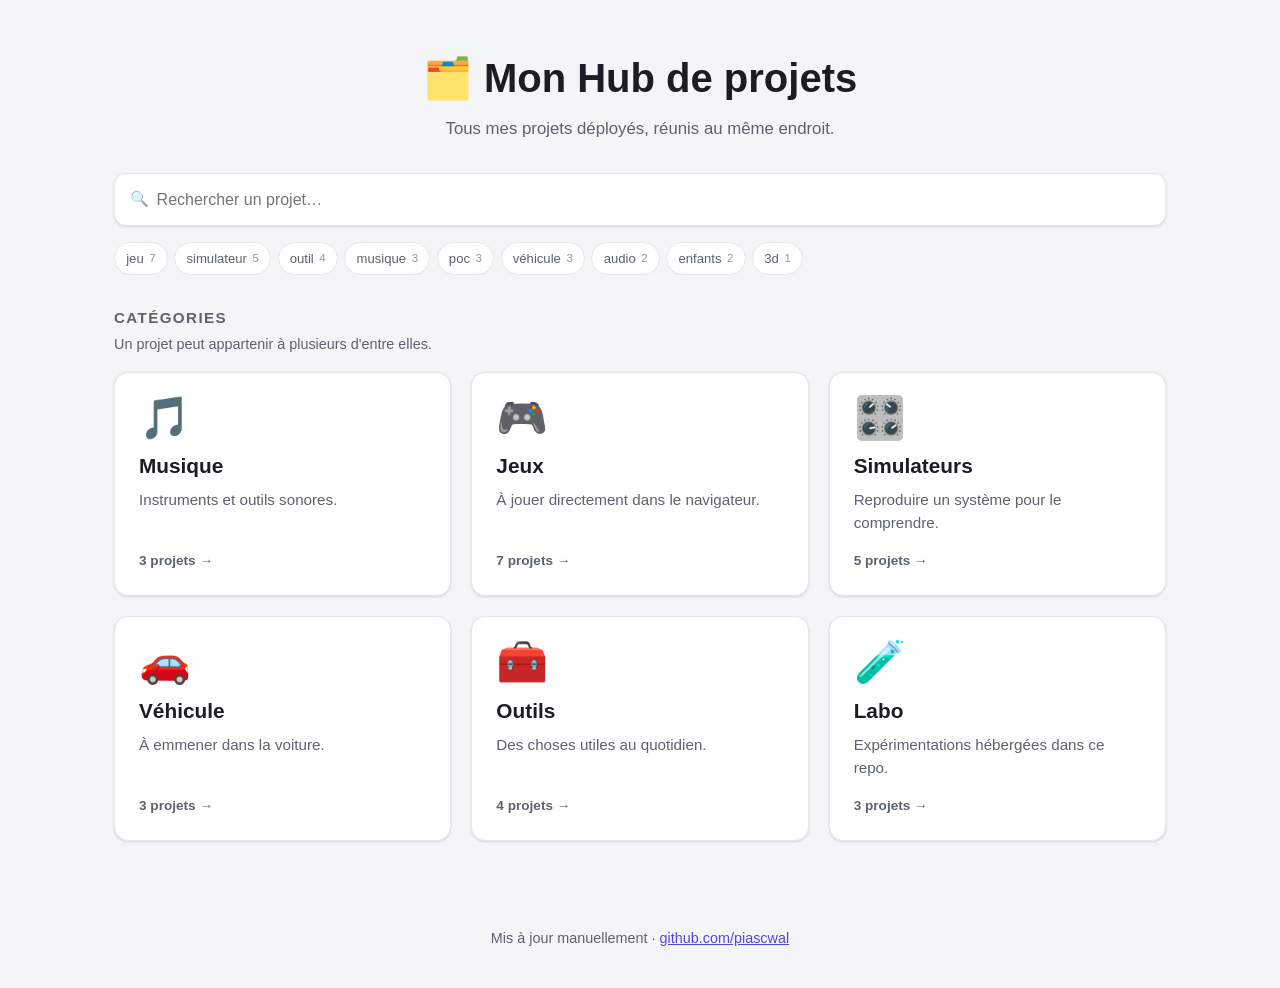
==== index.html @ 49f33f09 "Lux & Paranoïa : la carte pointe sur le projet, plus sur le POC Le jeu est passé de prototype à vrai" ====
<!DOCTYPE html>
<html lang="fr">
<head>
<meta charset="UTF-8">
<meta name="viewport" content="width=device-width, initial-scale=1.0">
<title>Hub — Mes projets</title>
<meta name="description" content="Hub regroupant les liens vers les pages déployées de mes projets.">
<link rel="stylesheet" href="styles.css">
</head>
<body>
<header class="page-header">
  <h1>🗂️ Mon Hub de projets</h1>
  <p class="subtitle">Tous mes projets déployés, réunis au même endroit.</p>
</header>

<main>
  <div class="search-bar">
    <span class="search-icon" aria-hidden="true">🔍</span>
    <input type="search" id="q" placeholder="Rechercher un projet…" autocomplete="off"
           aria-label="Rechercher un projet">
    <button type="button" id="clear" hidden aria-label="Effacer la recherche">✕</button>
  </div>

  <div class="tags" id="tags"></div>

  <section id="browse">
    <h2 class="section-title">Catégories</h2>
    <p class="section-note">Un projet peut appartenir à plusieurs d'entre elles.</p>
    <div class="grid" id="cats"></div>
  </section>

  <section id="results" hidden>
    <p class="result-count" id="count"></p>
    <div class="grid" id="list"></div>
    <p class="empty" id="empty" hidden>Aucun projet ne correspond.</p>
  </section>
</main>

<footer class="page-footer">
  <p>Mis à jour manuellement · <a href="https://github.com/piascwal" target="_blank" rel="noopener noreferrer">github.com/piascwal</a></p>
</footer>

<script>
(() => {
  'use strict';

  // Les catégories sont des tags comme les autres : un projet en porte
  // plusieurs, donc il apparaît dans plusieurs catégories sans être dupliqué.
  // EV Saving est à la fois un outil et un truc de voiture, la boîte à rythme
  // est un POC et de la musique.
  const PROJETS = [
    { nom: 'Zikof', icone: '🎸', url: 'https://piascwal.github.io/zikof/',
      tags: ['musique', 'outil'],
      mots: 'guitare accords gammes tablature métronome musicien',
      desc: "Boîte à outils web mobile pour guitaristes : accords, gammes, tablature, rythmiques et métronome." },

    { nom: 'Neon Ascension', icone: '🧱', url: 'https://piascwal.github.io/Stacker/',
      tags: ['jeu'],
      mots: 'stacker arcade blocs empilement tour altitude',
      desc: "Jeu d'empilement rétro-futuriste : coupez le câble au bon moment pour aligner les blocs, enchaînez les combos et grimpez le plus haut possible." },

    { nom: 'Galactic Rush', icone: '🚀', url: 'https://piascwal.github.io/galacticrush/',
      tags: ['jeu'],
      mots: 'espace idle clicker incrémental planètes',
      desc: "Jeu de gestion spatiale idle/clicker : développez des colonies planétaires et récoltez de l'énergie." },

    { nom: 'Ya', icone: '🎲', url: 'https://piascwal.github.io/ya/',
      tags: ['jeu'],
      mots: 'soirée société amis table téléphone manches',
      desc: "Jeu de société numérique à faire tourner autour de la table : un seul téléphone, des gestes à enchaîner et six manches à gagner." },

    { nom: 'Agile Inferno', icone: '🔥', url: 'https://piascwal.github.io/agile-inferno/',
      tags: ['jeu', 'simulateur'],
      mots: 'travail équipe management scrum développeurs bureau humour',
      desc: "Simulateur satirique de tech lead : arbitrez des crises d'entreprise absurdes en jonglant entre avancement, dette technique, moral de l'équipe et pression de la direction." },

    { nom: 'Multi Fusion', icone: '🔢', url: 'https://piascwal.github.io/multix/',
      tags: ['jeu', 'enfants'],
      mots: 'multiplication tables maths école calcul mental révisions',
      desc: "Jeu web d'entraînement aux tables de multiplication, avec plusieurs modes de jeu, des badges et des classements locaux." },

    { nom: 'Vroom', icone: '🏎️', url: 'https://piascwal.github.io/vroom/',
      tags: ['simulateur', 'véhicule'],
      mots: 'moteur voiture auto mécanique pistons cockpit',
      desc: "Simulateur de moteur avec une interface de cockpit interactive pour explorer son fonctionnement." },

    { nom: 'Vehicle Dashboard', icone: '✈️', url: 'https://piascwal.github.io/vehicle-dashboard/',
      tags: ['simulateur', 'véhicule', 'jeu'],
      mots: 'avion chasse cockpit pilote vol tableau de bord',
      desc: "Simulateur de cockpit d'avion de chasse : commandes tactiles, gestion des systèmes (carburant, armement, moteur) et combat arcade." },

    { nom: 'Simularium', icone: '🧬', url: 'https://piascwal.github.io/simularium/',
      tags: ['simulateur'],
      mots: 'agents émergence essaim boids comportement collectif',
      desc: "Simulation interactive de comportements collectifs d'agents simples suivant des règles locales." },

    { nom: 'EV Saving', icone: '⚡', url: 'https://piascwal.github.io/ev-saving/',
      tags: ['outil', 'véhicule'],
      mots: 'voiture auto électrique thermique essence économies consommation trajet',
      desc: "Mesure en temps réel les économies financières et environnementales réalisées en conduisant un véhicule électrique plutôt que thermique." },

    { nom: 'Valise', icone: '🧳', url: 'https://piascwal.github.io/valise/',
      tags: ['outil'],
      mots: 'voyage bagage vacances checklist partir préparer',
      desc: "Générateur de checklist de bagages qui produit une liste personnalisée selon les caractéristiques du voyage." },

    { nom: 'Carte au trésor', icone: '🗺️', url: 'https://piascwal.github.io/carte-tresor/',
      tags: ['outil', 'enfants'],
      mots: 'pirate imprimer dessiner aventure chasse au trésor',
      desc: "Outil interactif pour concevoir des cartes au trésor personnalisées, à exporter et imprimer." },

    { nom: 'Boîte à rythme', icone: '🥁', url: 'poc/boite-a-rythme.html',
      tags: ['poc', 'musique', 'audio'],
      mots: 'drum machine séquenceur percussions batterie 808 tempo beat',
      desc: "Séquenceur 16 pas et pads de batterie, entièrement synthétisés en Web Audio : pas un seul fichier son." },

    { nom: 'Harmonic Pad', icone: '🎹', url: 'poc/harmonic-pad.html',
      tags: ['poc', 'musique', 'audio'],
      mots: 'synthé synthétiseur gammes pentatonique notes accords toucher',
      desc: "Pad musical en Web Audio : chaque doigt déclenche une voix, quantisée sur une gamme pour rester harmonique, avec sa propre couleur." },

    { nom: 'Tissu WebGPU', icone: '🧵', url: 'poc/tissu-webgpu.html',
      tags: ['poc', 'simulateur', '3d'],
      mots: 'gpu shader physique simulation étoffe drap textile compute',
      desc: "Simulation masse-ressort calculée sur le GPU par compute shader : attrapez le tissu et tirez, ou plaquez-y une photo." },

    // Passé de POC à vrai projet : il vit dans son propre repo (piascwal/falot),
    // en TypeScript et avec ses tests. Le prototype d'origine reste jouable,
    // gelé, à /falot/reference/poc-2026-09.html.
    { nom: 'Lux & Paranoïa', icone: '🔦', url: 'https://piascwal.github.io/falot/',
      tags: ['jeu'],
      mots: 'lumière ombre aventure exploration donjon procédural escorte caillou furtif regard émotions graine seed canvas',
      desc: "Aventure procédurale dans le noir : escortez des âmes jusqu'au portail sans croiser les regards rouges. Un seul bouton, un caillou — et chaque forme lui apprend à faire un peu plus." },
  ];

  // Les catégories mises en avant sur l'accueil. Les autres tags restent
  // accessibles par la barre de tags et la recherche.
  const CATEGORIES = [
    { tag: 'musique',    icone: '🎵',  note: 'Instruments et outils sonores.' },
    { tag: 'jeu',        icone: '🎮',  nom: 'Jeux', note: 'À jouer directement dans le navigateur.' },
    { tag: 'simulateur', icone: '🎛️', nom: 'Simulateurs', note: 'Reproduire un système pour le comprendre.' },
    { tag: 'véhicule',   icone: '🚗',  note: 'À emmener dans la voiture.' },
    { tag: 'outil',      icone: '🧰',  nom: 'Outils', note: 'Des choses utiles au quotidien.' },
    { tag: 'poc',        icone: '🧪',  nom: 'Labo', note: 'Expérimentations hébergées dans ce repo.' },
  ];

  /* ------------------------------------------------------------ état ----- */

  let actifs = new Set();   // tags sélectionnés (cumulatifs)
  let requete = '';

  // recherche insensible aux accents : « tresor » doit trouver « trésor »
  const simplifie = (t) => t.normalize('NFD').replace(/\p{Diacritic}/gu, '').toLowerCase();

  PROJETS.forEach((p) => {
    // les mots-clés ne s'affichent pas : ils servent à ce que « voiture »
    // trouve EV Saving, ou « drum machine » la boîte à rythme
    p.recherche = simplifie([p.nom, p.desc, p.tags.join(' '), p.mots || ''].join(' '));
  });

  const compte = (tag) => PROJETS.filter((p) => p.tags.includes(tag)).length;
  const filtreActif = () => actifs.size > 0 || requete.trim() !== '';

  function resultats() {
    const q = simplifie(requete.trim());
    const mots = q ? q.split(/\s+/) : [];
    return PROJETS.filter((p) => {
      for (const t of actifs) if (!p.tags.includes(t)) return false;
      return mots.every((m) => p.recherche.includes(m));
    });
  }

  /* ------------------------------------------------------------ rendu ---- */

  const echap = (t) => t.replace(/[&<>"]/g, (c) =>
    ({ '&': '&amp;', '<': '&lt;', '>': '&gt;', '"': '&quot;' }[c]));

  function carte(p) {
    const externe = p.url.startsWith('http');
    const lien = externe
      ? p.url.replace(/^https:\/\//, '').replace(/\/$/, '')
      : 'Ouvrir';
    const cible = externe ? ' target="_blank" rel="noopener noreferrer"' : '';
    const badge = p.tags.includes('poc') ? ' <span class="badge">POC</span>' : '';
    const tags = p.tags.map((t) =>
      `<button type="button" class="tag tag-sm${actifs.has(t) ? ' on' : ''}" data-tag="${echap(t)}">${echap(t)}</button>`
    ).join('');

    return `<div class="card">
      <div class="card-icon">${p.icone}</div>
      <h3 class="card-title"><a href="${echap(p.url)}"${cible}>${echap(p.nom)}</a>${badge}</h3>
      <p class="card-desc">${echap(p.desc)}</p>
      <div class="card-tags">${tags}</div>
      <span class="card-link">${echap(lien)} →</span>
    </div>`;
  }

  const elTags = document.getElementById('tags');
  const elCats = document.getElementById('cats');
  const elListe = document.getElementById('list');
  const elCount = document.getElementById('count');
  const elVide = document.getElementById('empty');
  const elBrowse = document.getElementById('browse');
  const elResults = document.getElementById('results');
  const champ = document.getElementById('q');
  const boutonClear = document.getElementById('clear');

  function rendreTags() {
    // tous les tags existants, les plus utilisés d'abord
    const tous = [...new Set(PROJETS.flatMap((p) => p.tags))]
      .sort((a, b) => compte(b) - compte(a) || a.localeCompare(b));
    elTags.innerHTML = tous.map((t) =>
      `<button type="button" class="tag${actifs.has(t) ? ' on' : ''}" data-tag="${echap(t)}">`
      + `${echap(t)}<span class="tag-count">${compte(t)}</span></button>`
    ).join('')
      + (filtreActif() ? '<button type="button" class="tag tag-clear" id="reset">Tout effacer</button>' : '');
  }

  function rendreCats() {
    elCats.innerHTML = CATEGORIES.map((c) => {
      const n = compte(c.tag);
      const nom = c.nom || (c.tag.charAt(0).toUpperCase() + c.tag.slice(1));
      return `<button type="button" class="card cat-card" data-tag="${echap(c.tag)}">
        <div class="card-icon">${c.icone}</div>
        <h3 class="card-title">${echap(nom)}</h3>
        <p class="card-desc">${echap(c.note)}</p>
        <span class="card-link">${n} projet${n > 1 ? 's' : ''} →</span>
      </button>`;
    }).join('');
  }

  function rendre() {
    rendreTags();

    if (!filtreActif()) {
      elBrowse.hidden = false;
      elResults.hidden = true;
      return;
    }

    elBrowse.hidden = true;
    elResults.hidden = false;

    const trouves = resultats();
    elListe.innerHTML = trouves.map(carte).join('');
    elVide.hidden = trouves.length > 0;

    const parties = [];
    if (actifs.size) parties.push([...actifs].join(' + '));
    if (requete.trim()) parties.push(`« ${requete.trim()} »`);
    elCount.textContent = trouves.length
      ? `${trouves.length} projet${trouves.length > 1 ? 's' : ''} · ${parties.join(' · ')}`
      : parties.join(' · ');
  }

  /* ------------------------------------------------ interactions --------- */

  function bascule(tag) {
    actifs.has(tag) ? actifs.delete(tag) : actifs.add(tag);
    majHash();
    rendre();
  }

  // un seul écouteur pour tous les tags, où qu'ils soient
  document.addEventListener('click', (e) => {
    const tag = e.target.closest('[data-tag]');
    if (tag) { bascule(tag.dataset.tag); return; }
    if (e.target.id === 'reset') {
      actifs.clear(); requete = ''; champ.value = '';
      boutonClear.hidden = true;
      majHash(); rendre();
    }
  });

  champ.addEventListener('input', () => {
    requete = champ.value;
    boutonClear.hidden = requete === '';
    rendre();
  });

  boutonClear.addEventListener('click', () => {
    requete = ''; champ.value = ''; boutonClear.hidden = true;
    champ.focus();
    rendre();
  });

  // Les tags passent par le hash : chaque sélection a son lien partageable et
  // le bouton retour du navigateur fonctionne. La recherche texte, elle, reste
  // hors URL pour ne pas polluer l'historique à chaque frappe.
  let ignoreHash = false;

  function majHash() {
    ignoreHash = true;
    const cible = actifs.size ? '#/t/' + [...actifs].join('+') : '#/';
    if (location.hash !== cible) location.hash = cible;
    setTimeout(() => { ignoreHash = false; }, 0);
  }

  function lireHash() {
    if (ignoreHash) return;
    const m = location.hash.match(/^#\/t\/(.+)$/);
    actifs = new Set(m ? decodeURIComponent(m[1]).split('+').filter(Boolean) : []);
    rendre();
  }

  window.addEventListener('hashchange', lireHash);

  rendreCats();
  lireHash();
})();
</script>
</body>
</html>
---- styles.css ----
:root {
  --bg: #f4f5f7;
  --surface: #ffffff;
  --text: #1a1d23;
  --muted: #5b6270;
  --accent: #4f46e5;
  --border: #e4e6eb;
  --shadow: 0 1px 2px rgba(16, 24, 40, 0.06), 0 1px 3px rgba(16, 24, 40, 0.08);
  --shadow-hover: 0 4px 12px rgba(16, 24, 40, 0.12), 0 2px 6px rgba(16, 24, 40, 0.08);
}

@media (prefers-color-scheme: dark) {
  :root {
    --bg: #14161a;
    --surface: #1e2128;
    --text: #f0f1f3;
    --muted: #9aa1ac;
    --accent: #818cf8;
    --border: #2c3038;
    --shadow: 0 1px 2px rgba(0, 0, 0, 0.3);
    --shadow-hover: 0 6px 16px rgba(0, 0, 0, 0.4);
  }
}

* {
  box-sizing: border-box;
}

body {
  margin: 0;
  min-height: 100vh;
  background: var(--bg);
  color: var(--text);
  font-family: -apple-system, BlinkMacSystemFont, "Segoe UI", Roboto, Helvetica, Arial, sans-serif;
  line-height: 1.5;
}

.page-header {
  text-align: center;
  padding: 3rem 1.5rem 2rem;
}

.page-header h1 {
  margin: 0 0 0.5rem;
  font-size: clamp(1.75rem, 4vw, 2.5rem);
}

.subtitle {
  margin: 0;
  color: var(--muted);
  font-size: 1.05rem;
}

main {
  max-width: 1100px;
  margin: 0 auto;
  padding: 0 1.5rem 3rem;
}

.section-title {
  margin: 0 0 0.25rem;
  font-size: 0.95rem;
  font-weight: 600;
  text-transform: uppercase;
  letter-spacing: 0.09em;
  color: var(--muted);
}

.section-title + .grid,
.section-note + .grid {
  margin-top: 1rem;
}

.grid + .section-title {
  margin-top: 2.75rem;
}

.section-note {
  margin: 0;
  color: var(--muted);
  font-size: 0.9rem;
}

/* ---- recherche ---- */

.search-bar {
  position: relative;
  display: flex;
  align-items: center;
  margin-bottom: 1rem;
}

.search-icon {
  position: absolute;
  left: 1rem;
  font-size: 0.95rem;
  opacity: 0.55;
  pointer-events: none;
}

#q {
  width: 100%;
  padding: 0.85rem 2.6rem;
  font: inherit;
  font-size: 1rem;
  color: var(--text);
  background: var(--surface);
  border: 1px solid var(--border);
  border-radius: 12px;
  box-shadow: var(--shadow);
  transition: border-color 0.15s ease, box-shadow 0.15s ease;
  -webkit-appearance: none;
  appearance: none;
}

#q::-webkit-search-cancel-button { display: none; }

#q:focus {
  outline: none;
  border-color: var(--accent);
  box-shadow: 0 0 0 3px color-mix(in srgb, var(--accent) 18%, transparent);
}

#clear {
  position: absolute;
  right: 0.6rem;
  width: 30px;
  height: 30px;
  border: 0;
  border-radius: 50%;
  background: none;
  color: var(--muted);
  font: inherit;
  font-size: 0.85rem;
  cursor: pointer;
}

#clear:hover { color: var(--text); background: var(--bg); }

/* ---- tags ---- */

.tags {
  display: flex;
  flex-wrap: wrap;
  gap: 0.4rem;
  margin-bottom: 2rem;
}

.tag {
  display: inline-flex;
  align-items: center;
  gap: 0.35rem;
  padding: 0.35rem 0.7rem;
  font: inherit;
  font-size: 0.82rem;
  color: var(--muted);
  background: var(--surface);
  border: 1px solid var(--border);
  border-radius: 999px;
  cursor: pointer;
  transition: color 0.15s ease, border-color 0.15s ease, background 0.15s ease;
}

.tag:hover { color: var(--text); border-color: var(--accent); }

.tag.on {
  color: #fff;
  background: var(--accent);
  border-color: var(--accent);
}

.tag-count {
  font-size: 0.72rem;
  opacity: 0.65;
  font-variant-numeric: tabular-nums;
}

.tag-clear { border-style: dashed; }

/* les tags portés par une card : plus discrets, et cliquables par-dessus le
   lien qui couvre la card */
.card-tags {
  position: relative;
  z-index: 1;
  display: flex;
  flex-wrap: wrap;
  gap: 0.3rem;
  margin-bottom: 0.9rem;
}

.tag-sm {
  padding: 0.15rem 0.5rem;
  font-size: 0.72rem;
  background: var(--bg);
}

/* ---- résultats ---- */

.result-count {
  margin: 0 0 1rem;
  color: var(--muted);
  font-size: 0.9rem;
}

.empty {
  margin: 2rem 0;
  color: var(--muted);
  text-align: center;
}

/* ---- cards de catégorie ---- */

.cat-card {
  padding: 1.6rem 1.4rem;
  text-align: left;
  font: inherit;
  cursor: pointer;
}

.cat-card .card-icon { font-size: 2.6rem; }
.cat-card .card-title { font-size: 1.3rem; }
.cat-card .card-link { color: var(--muted); transition: color 0.15s ease; }

.cat-card:hover .card-link,
.cat-card:focus-visible .card-link { color: var(--accent); }

.badge {
  display: inline-block;
  vertical-align: middle;
  margin-left: 0.4rem;
  padding: 0.1rem 0.4rem;
  border: 1px solid var(--accent);
  border-radius: 999px;
  color: var(--accent);
  font-size: 0.65rem;
  font-weight: 600;
  letter-spacing: 0.06em;
  text-transform: uppercase;
}

.grid {
  display: grid;
  grid-template-columns: repeat(auto-fill, minmax(260px, 1fr));
  gap: 1.25rem;
}

.card {
  position: relative;
  display: flex;
  flex-direction: column;
  background: var(--surface);
  border: 1px solid var(--border);
  border-radius: 14px;
  padding: 1.5rem;
  text-decoration: none;
  color: var(--text);
  text-align: left;
  box-shadow: var(--shadow);
  transition: transform 0.15s ease, box-shadow 0.15s ease, border-color 0.15s ease;
}

/* le lien du titre couvre toute la card : elle reste cliquable partout, mais
   les tags posés au-dessus gardent leur propre clic */
.card-title a {
  color: inherit;
  text-decoration: none;
}

.card-title a::after {
  content: '';
  position: absolute;
  inset: 0;
  border-radius: inherit;
}

.card:has(.card-title a:hover),
.card:has(.card-title a:focus-visible) {
  transform: translateY(-3px);
  box-shadow: var(--shadow-hover);
  border-color: var(--accent);
}

.card:hover,
.card:focus-visible {
  transform: translateY(-3px);
  box-shadow: var(--shadow-hover);
  border-color: var(--accent);
}

.card-icon {
  font-size: 2.25rem;
  margin-bottom: 0.75rem;
  line-height: 1;
}

.card-title {
  margin: 0 0 0.5rem;
  font-size: 1.2rem;
}

.card-desc {
  margin: 0 0 1rem;
  color: var(--muted);
  font-size: 0.95rem;
  flex-grow: 1;
}

.card-link {
  font-size: 0.85rem;
  font-weight: 600;
  color: var(--accent);
}

.page-footer {
  text-align: center;
  padding: 1.5rem;
  color: var(--muted);
  font-size: 0.9rem;
}

.page-footer a {
  color: var(--accent);
}
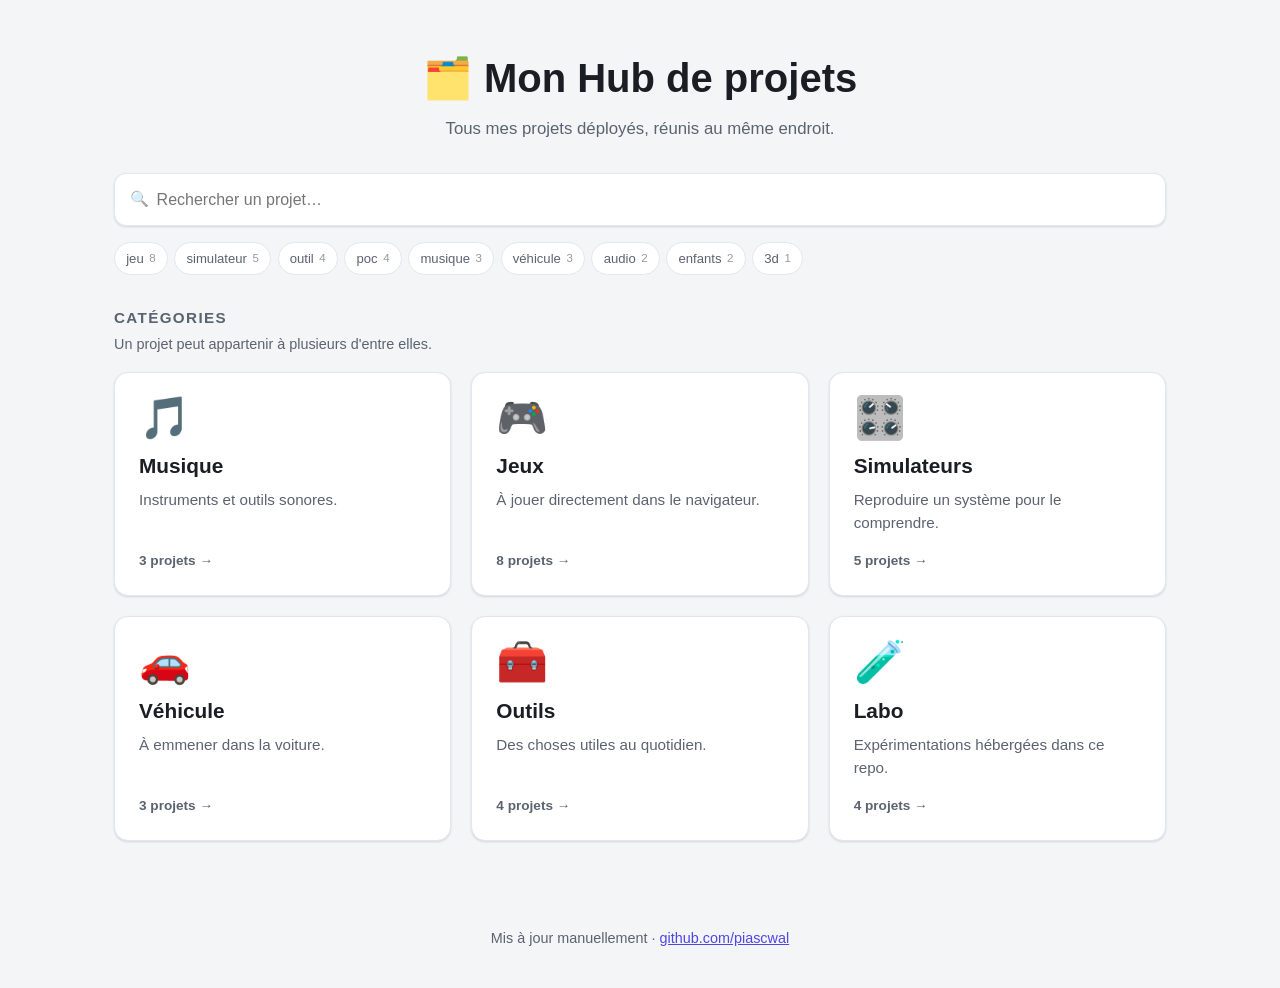
==== commit a4a52790: "Face-Off : hockey arcade en pixel art, joueur contre ordinateur Jeu jouable en paysage sur téléphone" ====
--- a/index.html
+++ b/index.html
@@ -124,6 +124,11 @@
       mots: 'gpu shader physique simulation étoffe drap textile compute',
       desc: "Simulation masse-ressort calculée sur le GPU par compute shader : attrapez le tissu et tirez, ou plaquez-y une photo." },
 
+    { nom: 'Face-Off', icone: '🏒', url: 'poc/hockey-arcade.html',
+      tags: ['poc', 'jeu'],
+      mots: 'hockey glace palet crosse arcade sport pixel art rétro téléphone paysage ordinateur cpu gardien but',
+      desc: "Hockey arcade en pixel art, vous contre l'ordinateur : joystick à gauche, tir chargé et mises en échec à droite, trois niveaux et prolongation en but en or. À jouer en paysage sur téléphone." },
+
     // Passé de POC à vrai projet : il vit dans son propre repo (piascwal/falot),
     // en TypeScript et avec ses tests. Le prototype d'origine reste jouable,
     // gelé, à /falot/reference/poc-2026-09.html.
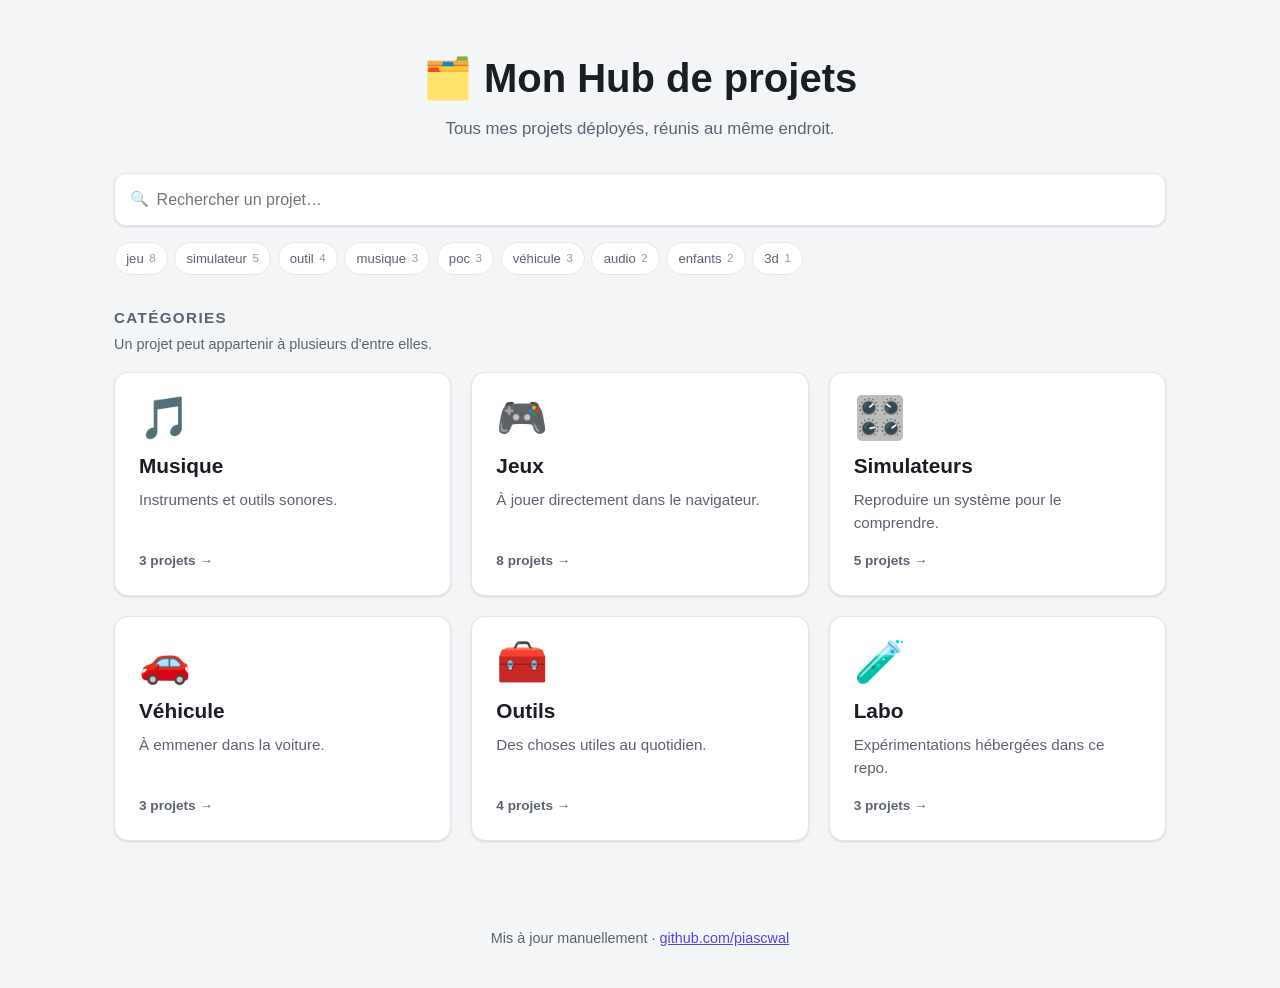
==== commit 0032a6b3: "Face-Off : la carte pointe sur le vrai projet, plus sur le POC Passé de POC à projet TypeScript main" ====
--- a/index.html
+++ b/index.html
@@ -124,8 +124,11 @@
       mots: 'gpu shader physique simulation étoffe drap textile compute',
       desc: "Simulation masse-ressort calculée sur le GPU par compute shader : attrapez le tissu et tirez, ou plaquez-y une photo." },
 
-    { nom: 'Face-Off', icone: '🏒', url: 'poc/hockey-arcade.html',
-      tags: ['poc', 'jeu'],
+    // Passé de POC à vrai projet : il vit dans son propre repo (piascwal/face-off),
+    // en TypeScript et avec ses tests. Le prototype d'origine reste jouable,
+    // gelé, à poc/hockey-arcade.html.
+    { nom: 'Face-Off', icone: '🏒', url: 'https://piascwal.github.io/face-off/',
+      tags: ['jeu'],
       mots: 'hockey glace palet crosse arcade sport pixel art rétro téléphone paysage ordinateur cpu gardien but',
       desc: "Hockey arcade en pixel art, vous contre l'ordinateur : joystick à gauche, tir chargé et mises en échec à droite, trois niveaux et prolongation en but en or. À jouer en paysage sur téléphone." },
 
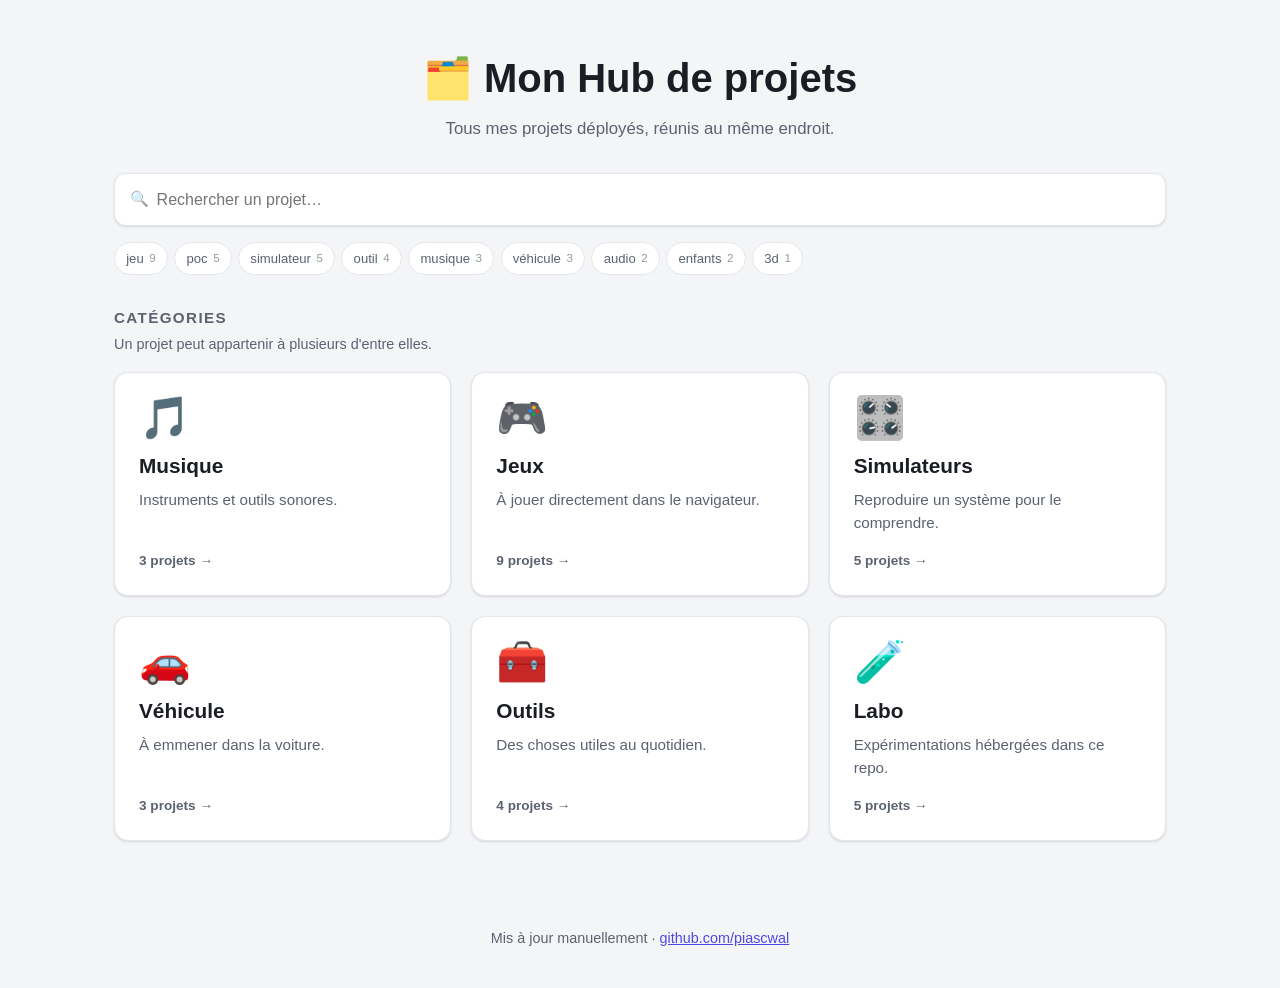
==== commit 279056c7: "Bandeja : padel arcade en pixel art, vu de côté comme Face-Off POC monofichier dans poc/, référencé " ====
--- a/index.html
+++ b/index.html
@@ -124,13 +124,15 @@
       mots: 'gpu shader physique simulation étoffe drap textile compute',
       desc: "Simulation masse-ressort calculée sur le GPU par compute shader : attrapez le tissu et tirez, ou plaquez-y une photo." },
 
-    // Passé de POC à vrai projet : il vit dans son propre repo (piascwal/face-off),
-    // en TypeScript et avec ses tests. Le prototype d'origine reste jouable,
-    // gelé, à poc/hockey-arcade.html.
-    { nom: 'Face-Off', icone: '🏒', url: 'https://piascwal.github.io/face-off/',
-      tags: ['jeu'],
+    { nom: 'Face-Off', icone: '🏒', url: 'poc/hockey-arcade.html',
+      tags: ['poc', 'jeu'],
       mots: 'hockey glace palet crosse arcade sport pixel art rétro téléphone paysage ordinateur cpu gardien but',
       desc: "Hockey arcade en pixel art, vous contre l'ordinateur : joystick à gauche, tir chargé et mises en échec à droite, trois niveaux et prolongation en but en or. À jouer en paysage sur téléphone." },
+
+    { nom: 'Bandeja', icone: '🎾', url: 'poc/padel-arcade.html',
+      tags: ['poc', 'jeu'],
+      mots: 'padel paddle tennis raquette pala vitre plexiglas grillage double arcade sport pixel art rétro téléphone paysage ordinateur cpu smash víbora vibora lob coupé service',
+      desc: "Padel arcade en pixel art, vu de côté comme Face-Off : en double avec un partenaire CPU contre deux CPU. Frappe, lobe, coupé, smash, víbora, bandeja, jeu contre les vitres et service à la jauge. À jouer en paysage sur téléphone." },
 
     // Passé de POC à vrai projet : il vit dans son propre repo (piascwal/falot),
     // en TypeScript et avec ses tests. Le prototype d'origine reste jouable,
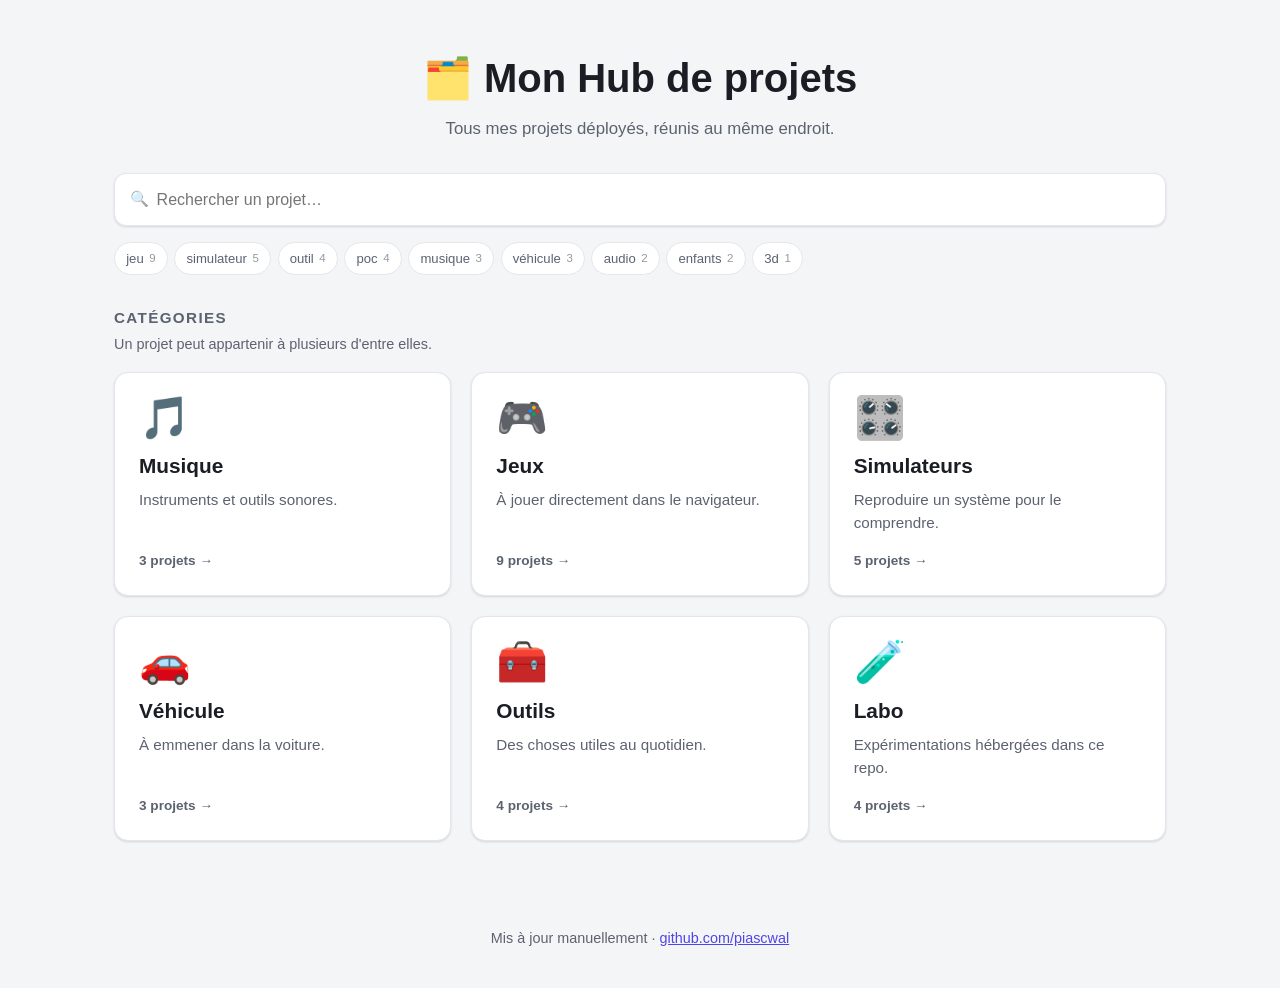
==== commit db6e68fb: "Merge main dans la branche du POC padel" ====
--- a/index.html
+++ b/index.html
@@ -124,8 +124,11 @@
       mots: 'gpu shader physique simulation étoffe drap textile compute',
       desc: "Simulation masse-ressort calculée sur le GPU par compute shader : attrapez le tissu et tirez, ou plaquez-y une photo." },
 
-    { nom: 'Face-Off', icone: '🏒', url: 'poc/hockey-arcade.html',
-      tags: ['poc', 'jeu'],
+    // Passé de POC à vrai projet : il vit dans son propre repo (piascwal/face-off),
+    // en TypeScript et avec ses tests. Le prototype d'origine reste jouable,
+    // gelé, à poc/hockey-arcade.html.
+    { nom: 'Face-Off', icone: '🏒', url: 'https://piascwal.github.io/face-off/',
+      tags: ['jeu'],
       mots: 'hockey glace palet crosse arcade sport pixel art rétro téléphone paysage ordinateur cpu gardien but',
       desc: "Hockey arcade en pixel art, vous contre l'ordinateur : joystick à gauche, tir chargé et mises en échec à droite, trois niveaux et prolongation en but en or. À jouer en paysage sur téléphone." },
 
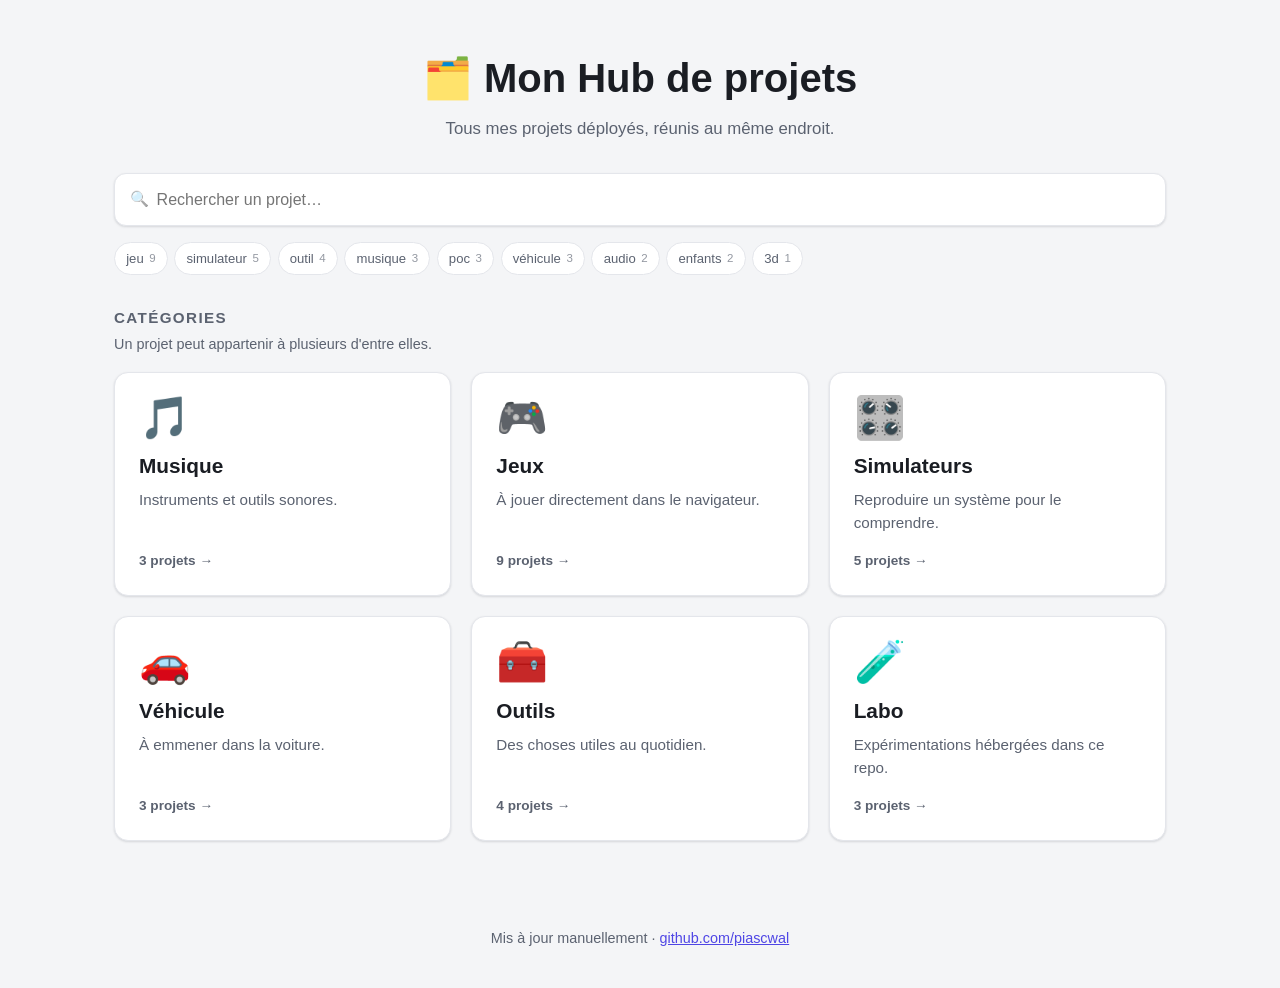
==== commit b95f2830: "Bandeja : la carte pointe sur le vrai projet, plus sur le POC Passé de POC à projet TypeScript maint" ====
--- a/index.html
+++ b/index.html
@@ -132,8 +132,11 @@
       mots: 'hockey glace palet crosse arcade sport pixel art rétro téléphone paysage ordinateur cpu gardien but',
       desc: "Hockey arcade en pixel art, vous contre l'ordinateur : joystick à gauche, tir chargé et mises en échec à droite, trois niveaux et prolongation en but en or. À jouer en paysage sur téléphone." },
 
-    { nom: 'Bandeja', icone: '🎾', url: 'poc/padel-arcade.html',
-      tags: ['poc', 'jeu'],
+    // Passé de POC à vrai projet : il vit dans son propre repo (piascwal/bandeja),
+    // en TypeScript et avec ses tests. Le prototype d'origine reste jouable,
+    // gelé, à /bandeja/reference/poc-2026-10.html.
+    { nom: 'Bandeja', icone: '🎾', url: 'https://piascwal.github.io/bandeja/',
+      tags: ['jeu'],
       mots: 'padel paddle tennis raquette pala vitre plexiglas grillage double arcade sport pixel art rétro téléphone paysage ordinateur cpu smash víbora vibora lob coupé service',
       desc: "Padel arcade en pixel art, vu de côté comme Face-Off : en double avec un partenaire CPU contre deux CPU. Frappe, lobe, coupé, smash, víbora, bandeja, jeu contre les vitres et service à la jauge. À jouer en paysage sur téléphone." },
 
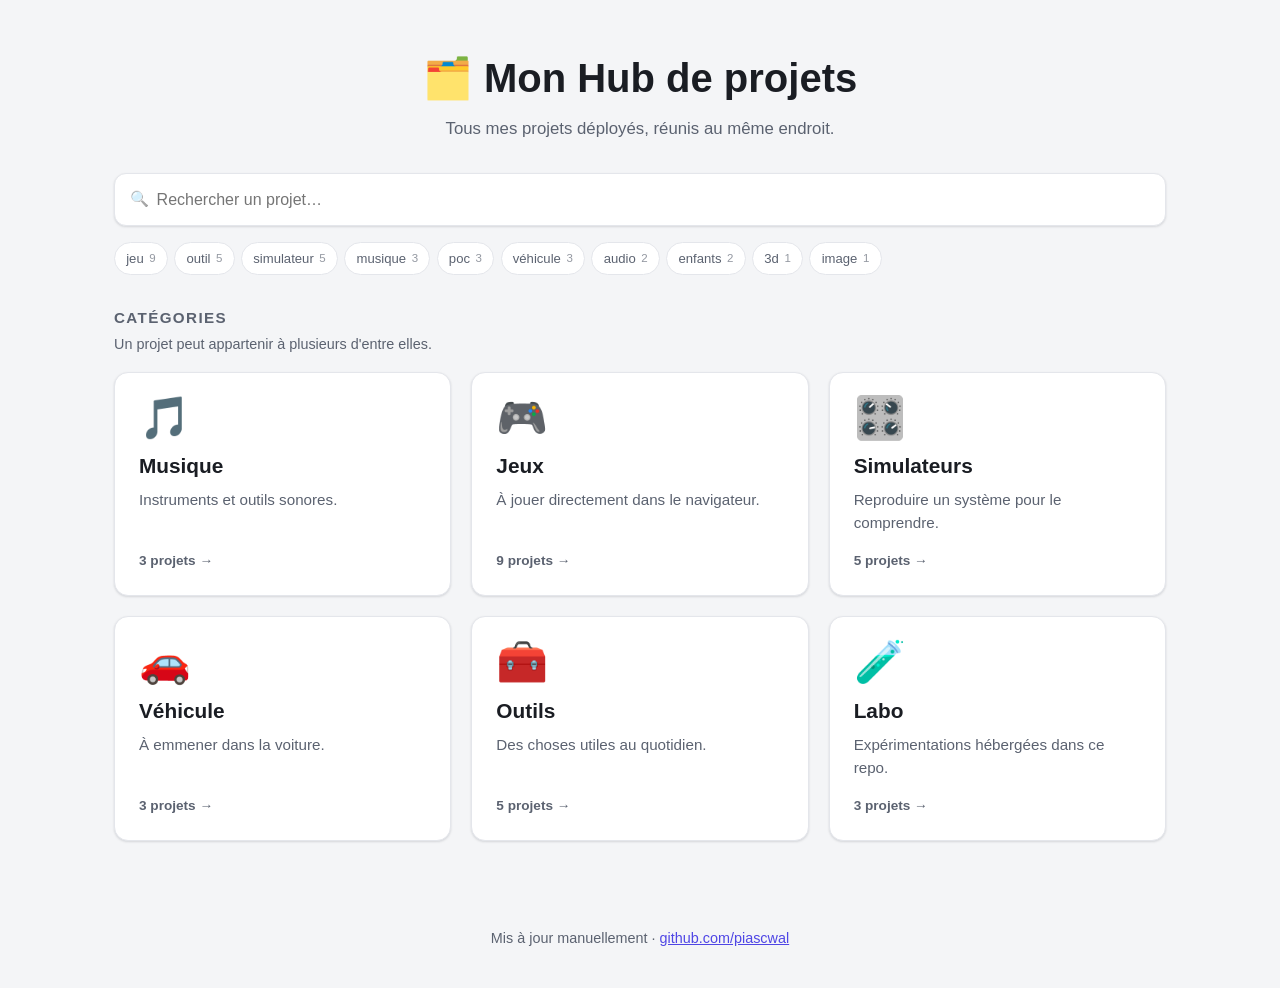
==== commit 4937620d: "Depix : ajout au hub Lien vers https://piascwal.github.io/pix-pixelart/, rangé dans les outils.  Co-" ====
--- a/index.html
+++ b/index.html
@@ -147,6 +147,11 @@
       tags: ['jeu'],
       mots: 'lumière ombre aventure exploration donjon procédural escorte caillou furtif regard émotions graine seed canvas',
       desc: "Aventure procédurale dans le noir : escortez des âmes jusqu'au portail sans croiser les regards rouges. Un seul bouton, un caillou — et chaque forme lui apprend à faire un peu plus." },
+
+    { nom: 'Depix', icone: '👾', url: 'https://piascwal.github.io/pix-pixelart/',
+      tags: ['outil', 'image'],
+      mots: 'pixel art ia intelligence artificielle sprite grille palette convertir image png rétro dessin retouche',
+      desc: "Transforme le faux pixel art généré par IA en vrai pixel art : grille détectée, une case = un pixel, palette limitée, retouches et export PNG. Tout reste dans le navigateur." },
   ];
 
   // Les catégories mises en avant sur l'accueil. Les autres tags restent
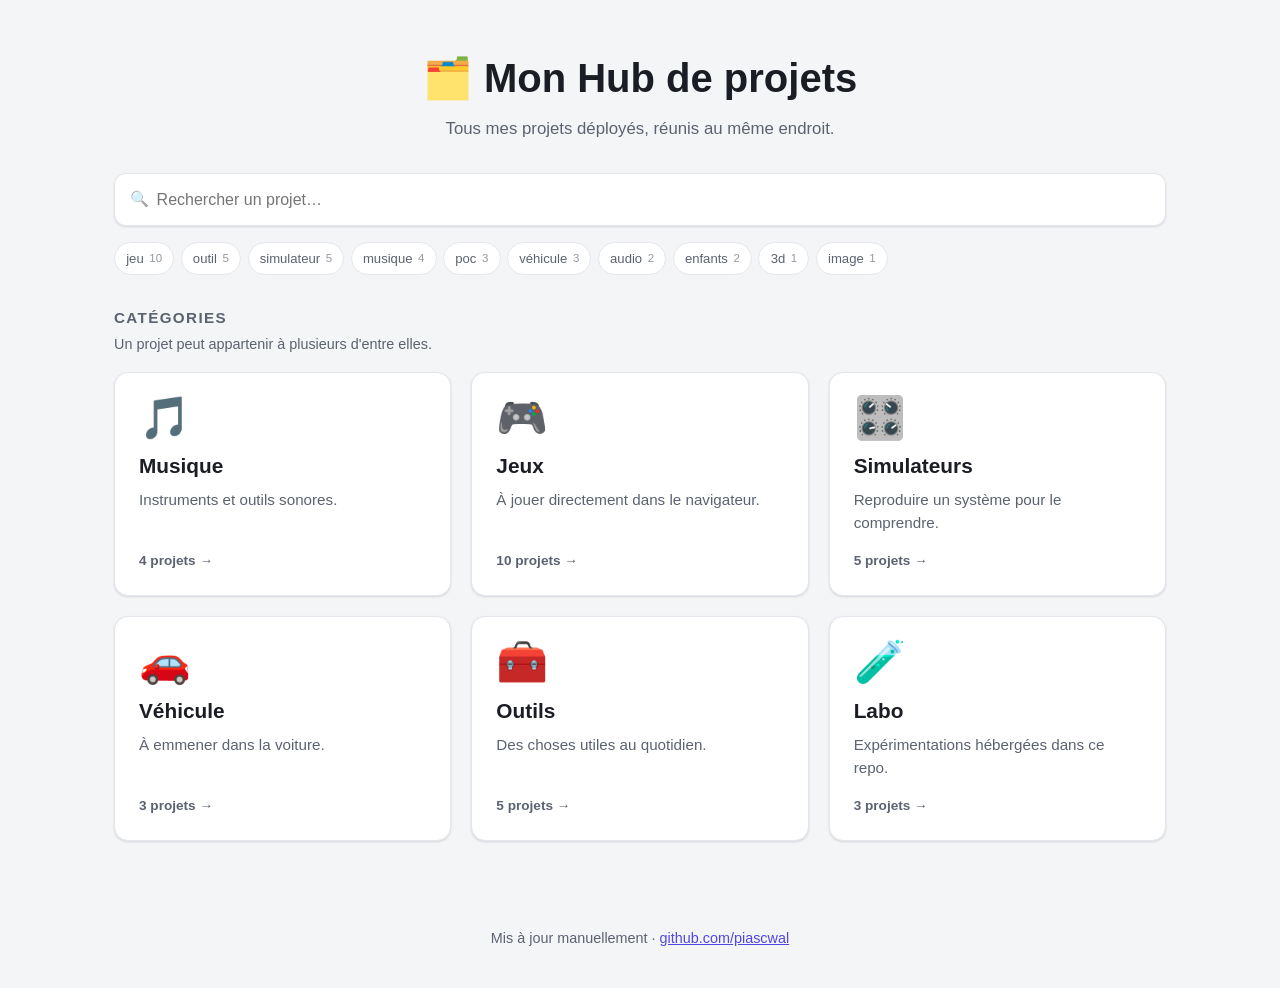
==== commit c4fb0ad2: "DKK : Rock Never Dies : ajout au hub Co-Authored-By: Claude Opus 5.5 <noreply@anthropic.com> Claude-" ====
--- a/index.html
+++ b/index.html
@@ -152,6 +152,13 @@
       tags: ['outil', 'image'],
       mots: 'pixel art ia intelligence artificielle sprite grille palette convertir image png rétro dessin retouche',
       desc: "Transforme le faux pixel art généré par IA en vrai pixel art : grille détectée, une case = un pixel, palette limitée, retouches et export PNG. Tout reste dans le navigateur." },
+
+    // Vit dans son propre repo (piascwal/dkk-rock), en TypeScript et avec ses tests ;
+    // le multijoueur passe par lan-kit, comme Face-Off et Bandeja.
+    { nom: 'DKK : Rock Never Dies', icone: '🤘', url: 'https://piascwal.github.io/dkk-rock/',
+      tags: ['jeu', 'musique'],
+      mots: 'broforce plateforme tir destruction rock groupe guitare batterie basse chant kiwi yéti dj techno autotune multijoueur coop amis wifi pixel art téléphone paysage',
+      desc: "Plateforme et tir où tout se détruit, à la Broforce : les DKK, groupe de rock du collège, se reforment pour débrancher DJ Boucle. Cinq héros, armes à ramasser, yétis fans de techno minimale, et jusqu'à 4 joueurs. À jouer en paysage sur téléphone." },
   ];
 
   // Les catégories mises en avant sur l'accueil. Les autres tags restent
